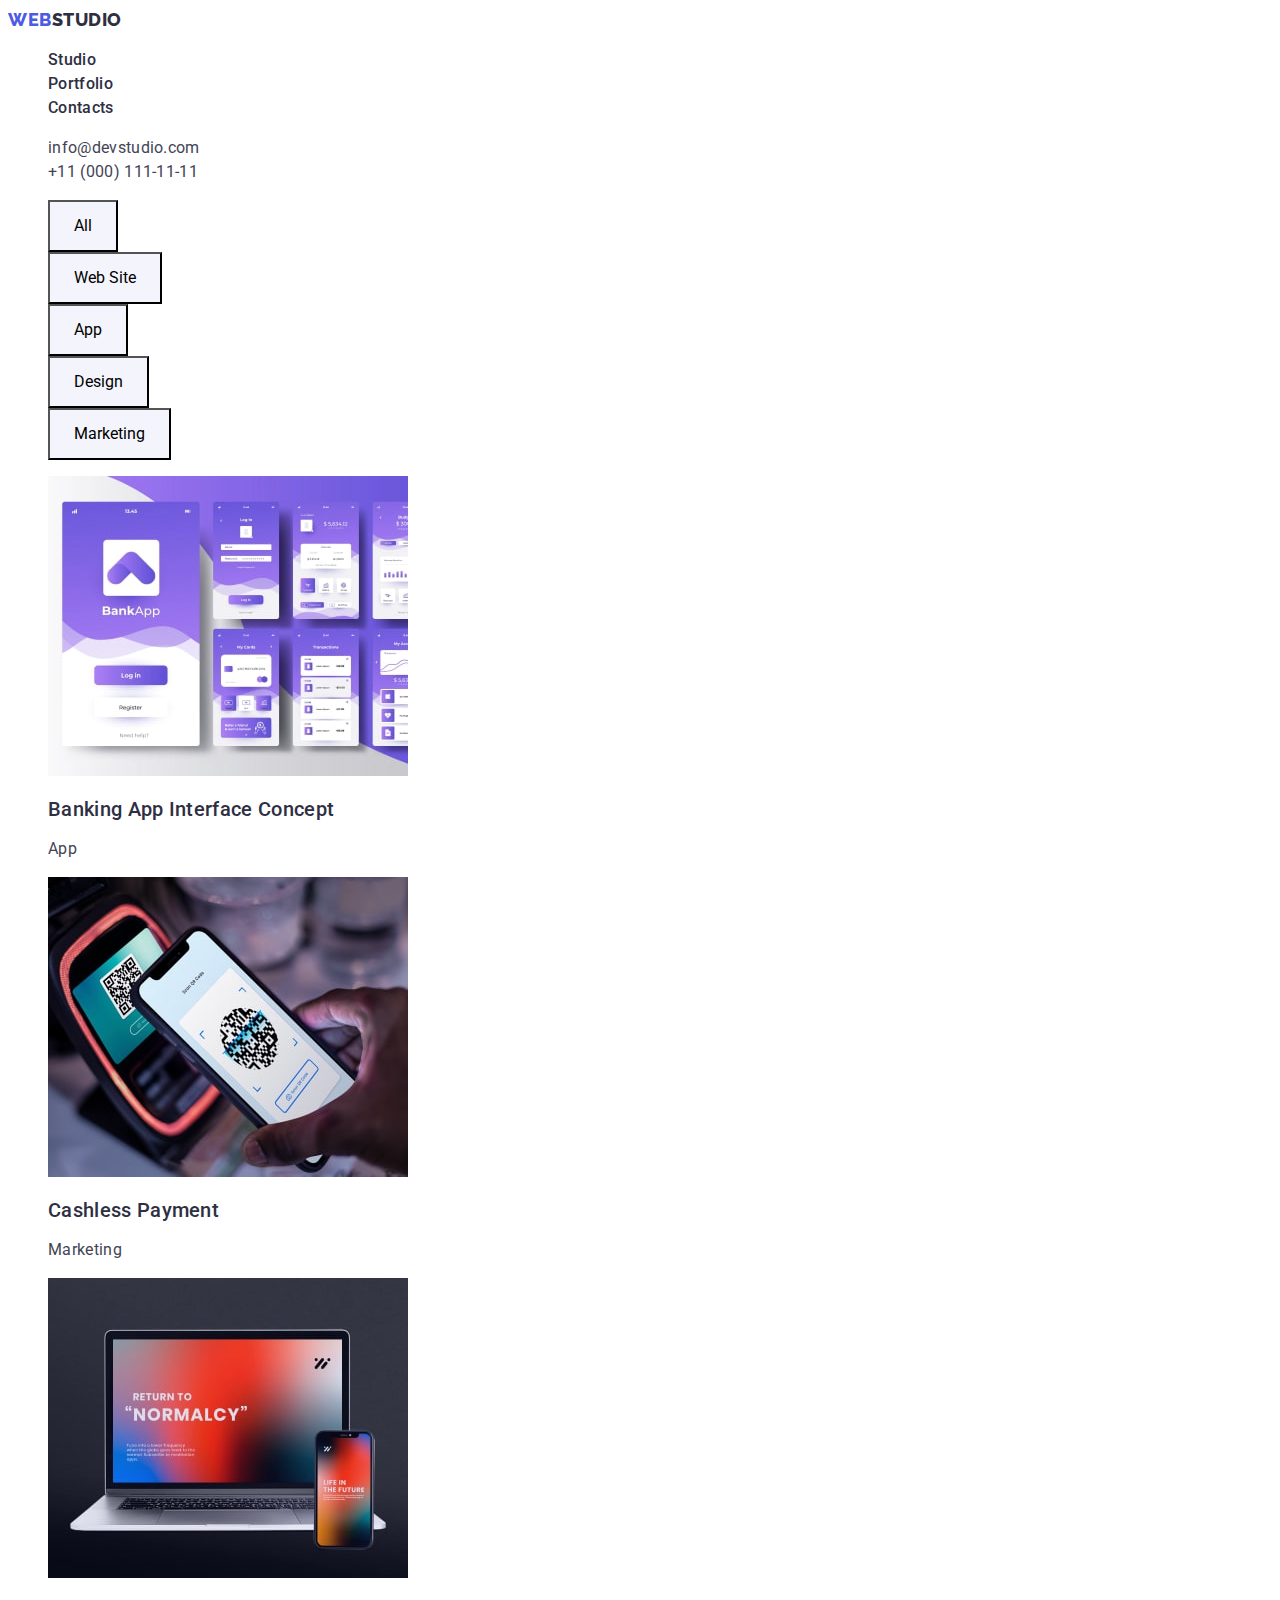
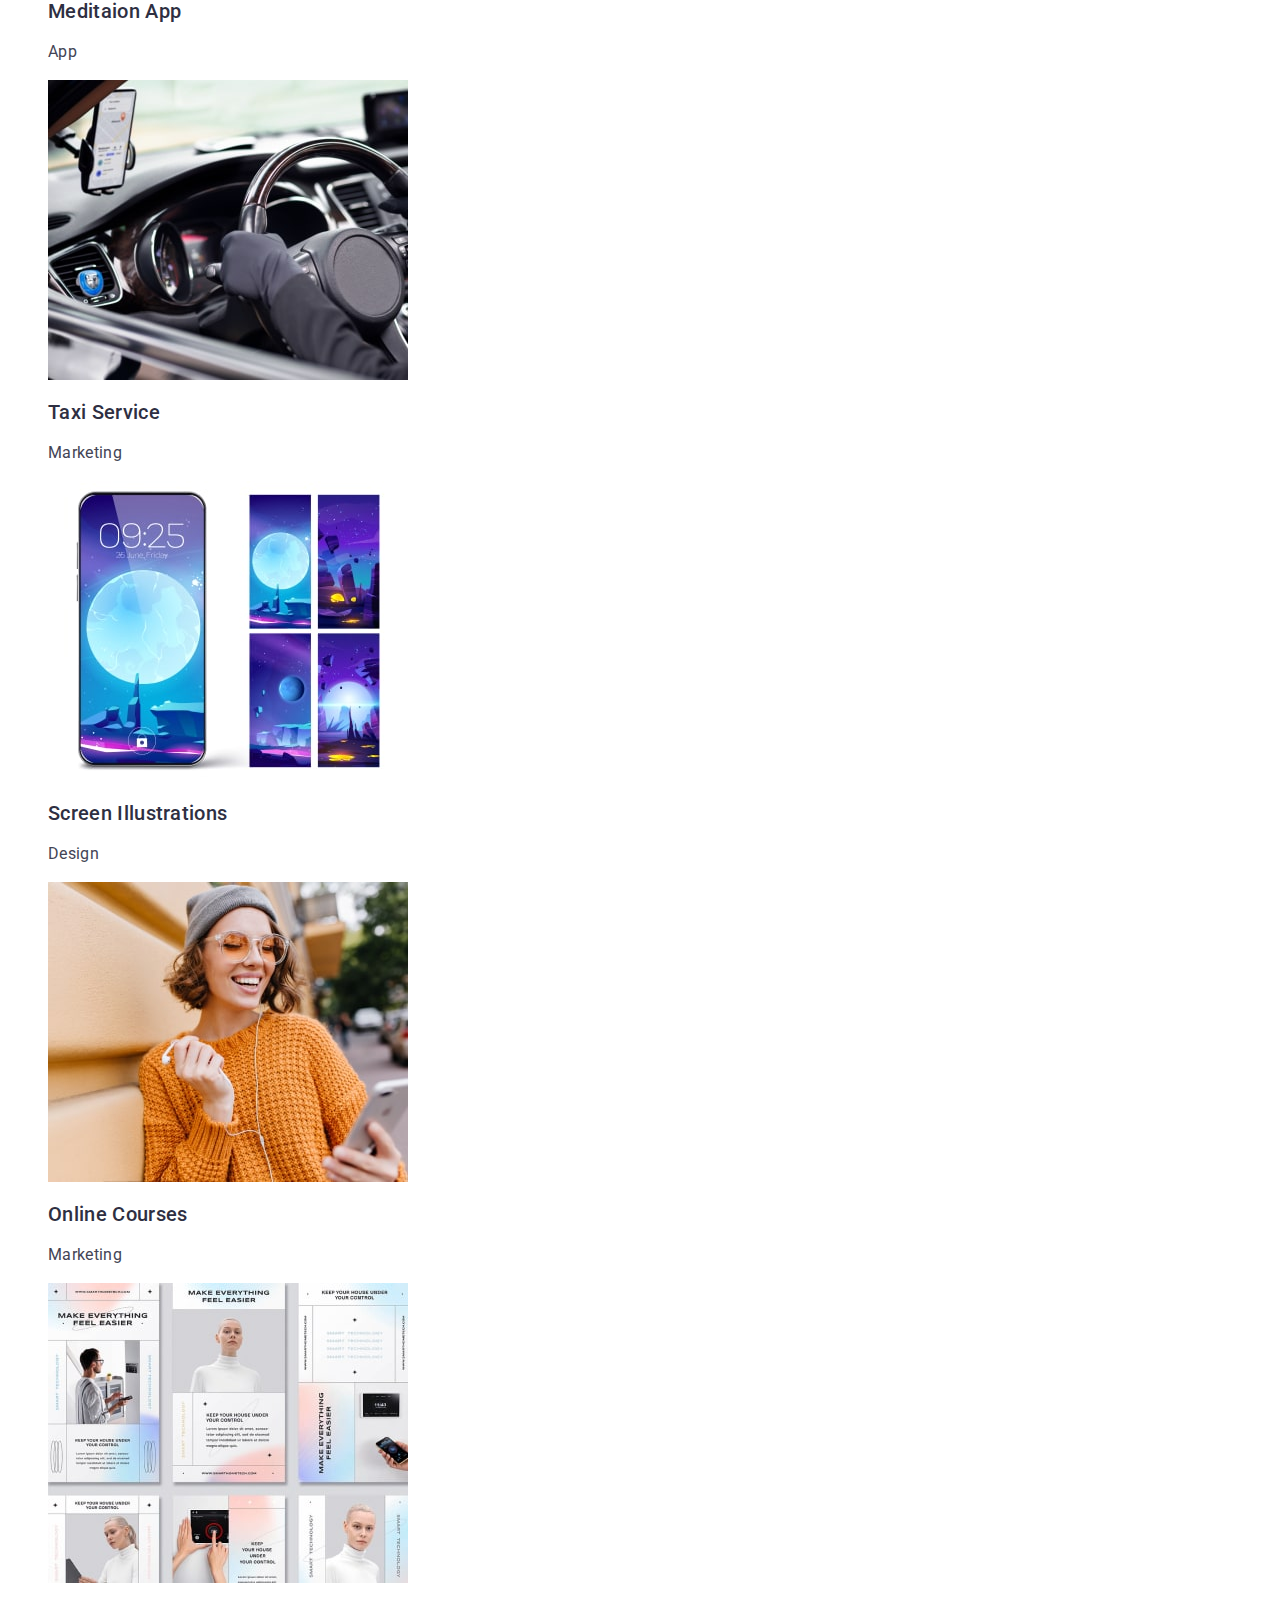
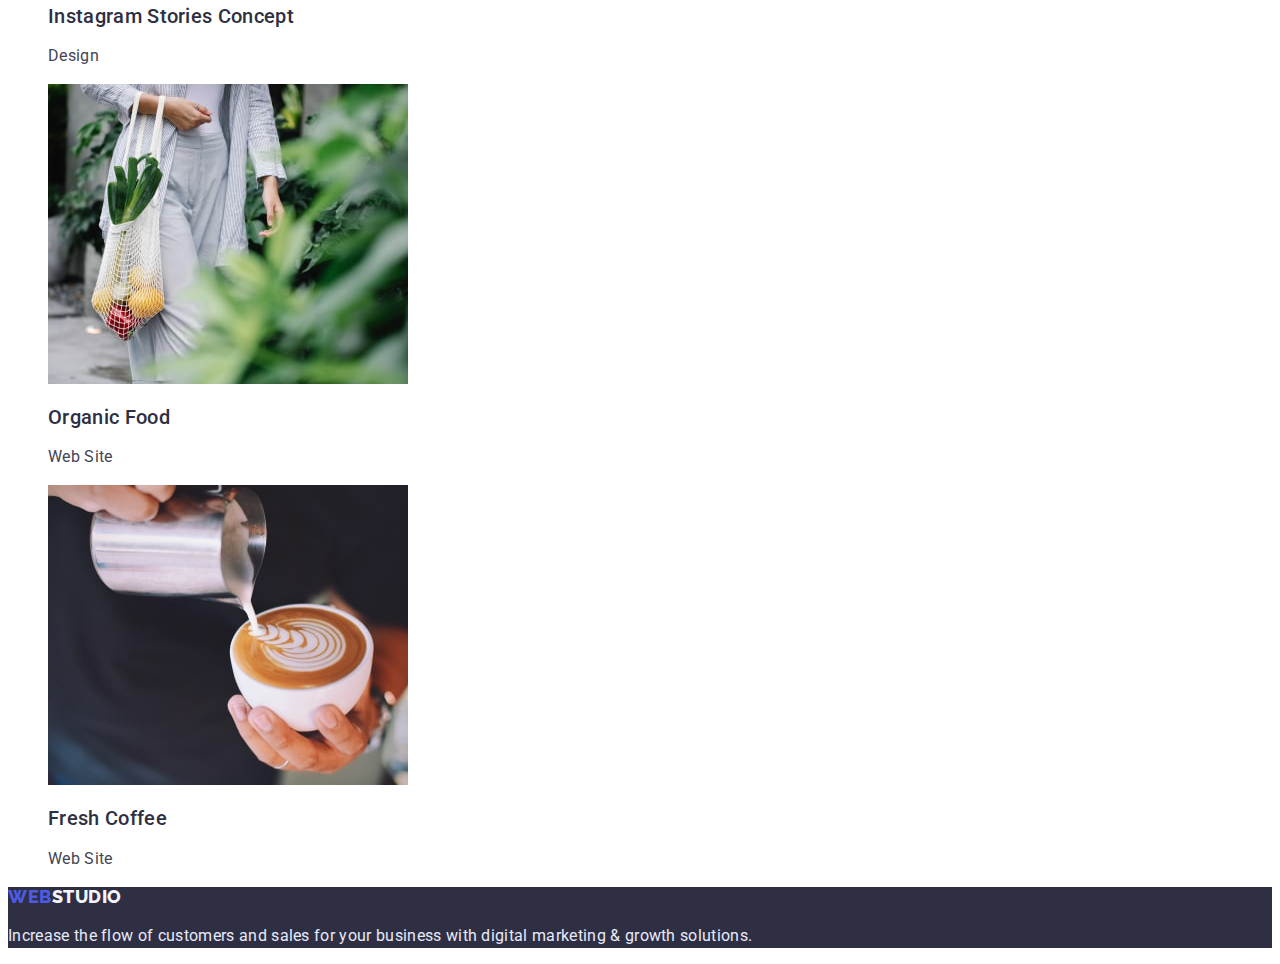
==== portfolio.html @ 582eb550 "Start-HW-3" ====
<!DOCTYPE html>
<html lang="en">

<head>
    <meta charset="UTF-8" />
    <meta http-equiv="X-UA-Compatible" content="IE=edge" />
    <meta name="viewport" content="width=device-width, initial-scale=1.0" />
    <link rel="preconnect" href="https://fonts.googleapis.com" />
    <link rel="preconnect" href="https://fonts.gstatic.com" crossorigin />
    <link href="https://fonts.googleapis.com/css2?family=Montserrat:wght@400;700&display=swap" rel="stylesheet" />
    <title>goit-markup-hw-02</title>
    <link rel="preconnect" href="https://fonts.googleapis.com">
    <link rel="preconnect" href="https://fonts.gstatic.com" crossorigin>
    <link
        href="https://fonts.googleapis.com/css2?family=Raleway:wght@800&family=Roboto:wght@400;500;700;900&display=swap"
        rel="stylesheet">
    <link rel="stylesheet" href="./css/styles.css" />
</head>

<body>
    <header class="header">
        <nav class="header-nav">
            <a class="header-logo link" href="./index.html">
                <span class="accent">Web</span>Studio</a>
            <ul class="header-list list">
                <li class="header-item"><a href="" class="header-link link">Studio</a></li>
                <li class="header-item"><a href="./portfolio.html" class="header-link link">Portfolio</a></li>
                <li class="header-item"><a href="" class="header-link link">Contacts</a></li>
            </ul>
        </nav>

        <address>
            <ul class="list">
                <li><a href="mailto:info@devstudio.com" class="header-tel link">info@devstudio.com</a></li>
                <li><a href="tel:+110001111111" class="header-tel link">+11 (000) 111-11-11</a></li>
            </ul>
        </address>
    </header>

    <main>
        <section>
            <ul class="list">
                <li><button type="button" class="portfolio-btn">All</button></li>
                <li><button type="button" class="portfolio-btn">Web Site</button></li>
                <li><button type="button" class="portfolio-btn">App</button></li>
                <li><button type="button" class="portfolio-btn">Design</button></li>
                <li><button type="button" class="portfolio-btn">Marketing</button></li>
            </ul>
       
            <ul class="list">
                <li class="team-item">
                    <img src="./images/101.jpg" alt="gadgets" width="360" height="300" />
                    <h2 class="portfolio-team-suptext">Banking App Interface Concept</h2>
                    <p class="portfolio-team-text">App</p>
                </li>
                <li class="team-item"><img src="./images/102.jpg" alt="gadgets" width="360" height="300" />
                <h2 class="portfolio-team-suptext">Cashless Payment</h2>
                <p class="portfolio-team-text">Marketing</p>
                </li>
                <li class="team-item"><img src="./images/103.jpg" alt="gadgets" width="360" height="300" />
                <h2 class="portfolio-team-suptext">Meditaion App</h2>
                <p class="portfolio-team-text">App</p>
                </li>
                <li class="team-item"><img src="./images/104.jpg" alt="gadgets" width="360" height="300" />
                <h2 class="portfolio-team-suptext">Taxi Service</h2>
                <p class="portfolio-team-text">Marketing</p>
                </li>
                <li class="team-item"><img src="./images/105.jpg" alt="gadgets" width="360" height="300" />
                <h2 class="portfolio-team-suptext">Screen Illustrations</h2>
                <p class="portfolio-team-text">Design</p>
                </li>
                <li class="team-item"><img src="./images/106.jpg" alt="gadgets" width="360" height="300" />
                <h2 class="portfolio-team-suptext">Online Courses</h2>
                <p class="portfolio-team-text">Marketing</p>
                </li>
                <li class="team-item"><img src="./images/107.jpg" alt="gadgets" width="360" height="300" />
                <h2 class="portfolio-team-suptext">Instagram Stories Concept</h2>
                <p class="portfolio-team-text">Design</p>
                </li>
                <li class="team-item"><img src="./images/108.jpg" alt="gadgets" width="360" height="300" />
                <h2 class="portfolio-team-suptext">Organic Food</h2>
                <p class="portfolio-team-text">Web Site</p>
                </li>
                <li class="team-item"><img src="./images/109.jpg" alt="gadgets" width="360" height="300" />
                <h2 class="portfolio-team-suptext">Fresh Coffee</h2>
                <p class="portfolio-team-text">Web Site</p>
                </li>
            </ul>
        </section>
    </main>

    <footer class="footer">
        <a class="footer-logo link" href="./index.html">
            <span class="footer-accent">Web</span>Studio
        </a>
        <p class="footer-text">
            Increase the flow of customers and sales for your business with digital
            marketing & growth solutions.
        </p>
    </footer>
</body>

</html>
---- css/styles.css ----
body {
    background: #ffffff;
    color: #2E2F42;
    font-family: 'Roboto', sans-serif;
    letter-spacing: 0.02em;
}

/* -------------------header -------------- */
.header {}

.list {
    list-style: none;
}

.link {
    text-decoration: none;

}

.header-list {}

.header-nav {}

.header-logo {
    font-family: 'Raleway';
    font-weight: 800;
    font-size: 18px;
    line-height: 1.33;
    align-items: center;
    letter-spacing: 0.03em;
    text-transform: uppercase;
    color: #2E2F42;
}

.accent {
    color: #4D5AE5;
}

.header-item {}

.header-link {
    font-weight: 500;
    font-size: 16px;
    line-height: 1.5;
    color: #2E2F42;
}

.header-link:hover,
.header-link:focus {
    color: #4D5AE5;
}

.header-tel {
    font-style: normal;
    color: #434455;
    line-height: 1.5;
    font-size: 16px;
    list-style: none;
}

.header-tel:hover,
.header-tel:focus {
    color: #4D5AE5;
}

.hero,
.footer {
    background: #2E2F42;

}

.hero-title {
    font-weight: 700;
    font-size: 56px;
    line-height: 1.07;
    text-align: center;
    color: #FFFFFF;
}

.hero-btn {
    cursor: pointer;
    font-family: 'Roboto', sans-serif;
    line-height: 1.5;
    font-size: 16px;
    padding: 16px 32px;
    background: #4D5AE5;
    color: #FFFFFF;
}

.portfolio-btn {
    cursor: pointer;
    font-family: 'Roboto', sans-serif;
    line-height: 1.5;
    font-size: 16px;
    padding: 12px 24px;
    background: #F4F4FD;
    }

.portfolio-btn:hover,
.portfolio-btn:focus {

    color: #FFFFFF;
    background-color: #404BBF;
} 

.hero-btn:hover,
.hero-btn:focus {
    background-color: #404BBF;
}

.category {}

.category-title {
    font-weight: 700;
    font-size: 36px;
    line-height: 1.11;
    text-align: center;
    text-transform: capitalize;
}

.category-list {}

.category-item {}

.category-suptext {
    font-weight: 500;
    font-size: 20px;
    line-height: 1.2;
}

.category-text {
    color: #434455;
    line-height: 1.5;
    /* font-size: 16px; */

}

.work {}

.work-h {
    font-size: 36px;
    line-height: 1.11;
    text-align: center;
    text-transform: capitalize;
}

.work-list {}

.work-item {}

.team {
    
}

.team-title {
    background: #FFFFFF;
    font-size: 36px;
    line-height: 1.11;
    text-align: center;
    text-transform: capitalize;
}

.team-list {}

.team-item {}

.team-suptext {
    font-weight: 500;
    font-size: 20px;
    line-height: 1.2;
    text-align: center;
}

.team-text {
    text-align: center;
    font-size: 16px;
    line-height: 1.5;
    color: #434455;
}
.portfolio-team-suptext {
    font-weight: 500;
    font-size: 20px;
    line-height: 1.2;
}

.portfolio-team-text {
    font-size: 16px;
    line-height: 1.5;
    color: #434455;
}

.footer-logo {
    font-family: 'Raleway';
    font-weight: 800;
    font-size: 18px;
    line-height: 1.16;
    letter-spacing: 0.03em;
    text-transform: uppercase;
    color: #F4F4FD;
}

.footer-accent {
    color: #4D5AE5;
}

.footer-text {
    color: #E7E9FC;
    line-height: 1.5;
}




/*----------------- PORTFOLIO -------------- */
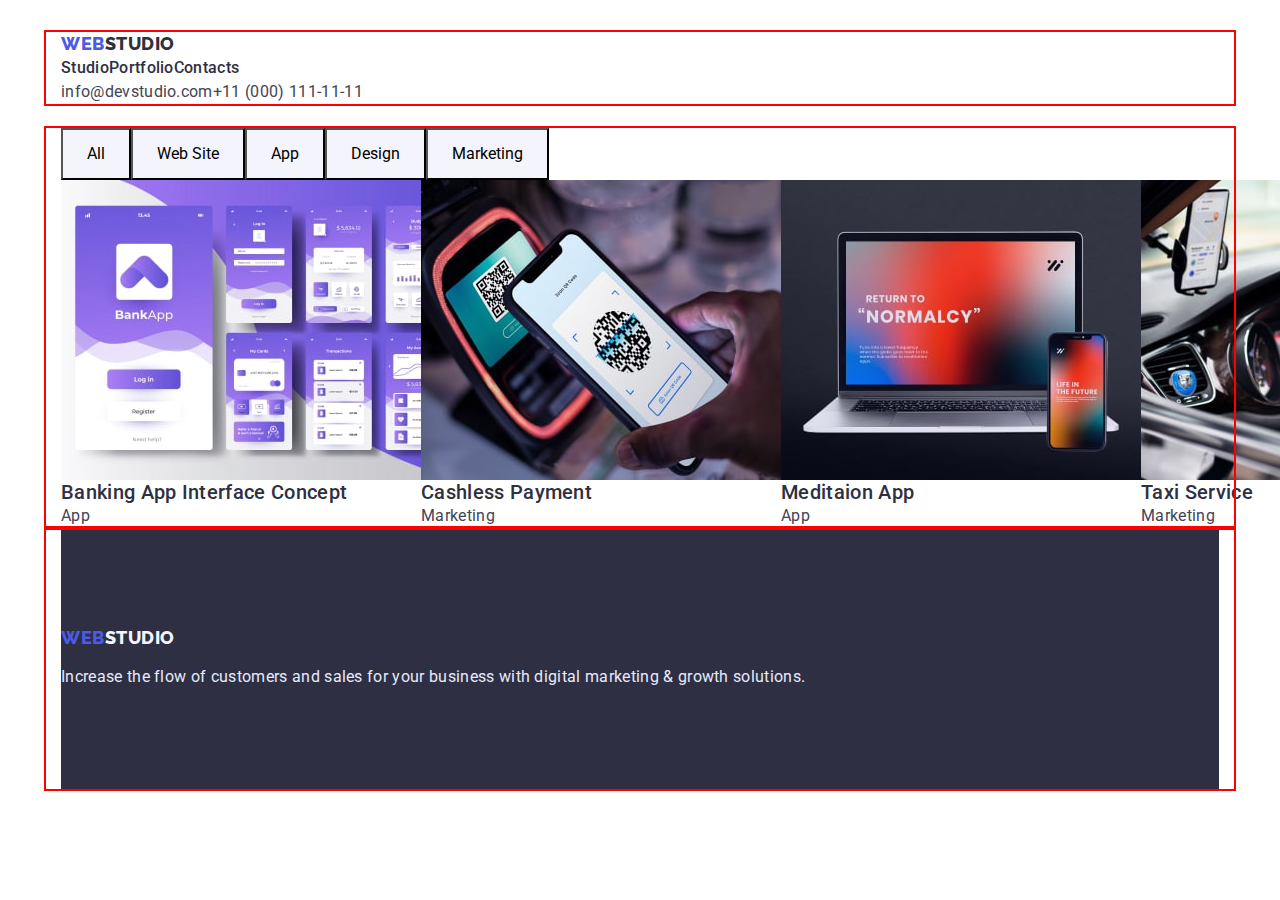
==== commit 0eb6f14c: "add padding and flax" ====
--- a/portfolio.html
+++ b/portfolio.html
@@ -8,7 +8,7 @@
     <link rel="preconnect" href="https://fonts.googleapis.com" />
     <link rel="preconnect" href="https://fonts.gstatic.com" crossorigin />
     <link href="https://fonts.googleapis.com/css2?family=Montserrat:wght@400;700&display=swap" rel="stylesheet" />
-    <title>goit-markup-hw-02</title>
+    <title>goit-markup-hw-03</title>
     <link rel="preconnect" href="https://fonts.googleapis.com">
     <link rel="preconnect" href="https://fonts.gstatic.com" crossorigin>
     <link
@@ -19,85 +19,91 @@
 
 <body>
     <header class="header">
-        <nav class="header-nav">
-            <a class="header-logo link" href="./index.html">
-                <span class="accent">Web</span>Studio</a>
-            <ul class="header-list list">
-                <li class="header-item"><a href="" class="header-link link">Studio</a></li>
-                <li class="header-item"><a href="./portfolio.html" class="header-link link">Portfolio</a></li>
-                <li class="header-item"><a href="" class="header-link link">Contacts</a></li>
-            </ul>
-        </nav>
-
-        <address>
-            <ul class="list">
-                <li><a href="mailto:info@devstudio.com" class="header-tel link">info@devstudio.com</a></li>
-                <li><a href="tel:+110001111111" class="header-tel link">+11 (000) 111-11-11</a></li>
-            </ul>
-        </address>
+        <div class="container">
+            <nav class="header-nav">
+                <a class="header-logo link" href="./index.html">
+                    <span class="accent">Web</span>Studio</a>
+                <ul class="header-list list">
+                    <li class="header-item"><a href="./index.html" class="header-link link">Studio</a></li>
+                    <li class="header-item"><a href="./portfolio.html" class="header-link link">Portfolio</a></li>
+                    <li class="header-item"><a href="" class="header-link link">Contacts</a></li>
+                </ul>
+            </nav>
+    
+            <address>
+                <ul class="list">
+                    <li><a href="mailto:info@devstudio.com" class="header-tel link">info@devstudio.com</a></li>
+                    <li><a href="tel:+110001111111" class="header-tel link">+11 (000) 111-11-11</a></li>
+                </ul>
+            </address>
+        </div>
     </header>
 
     <main>
-        <section>
-            <ul class="list">
-                <li><button type="button" class="portfolio-btn">All</button></li>
-                <li><button type="button" class="portfolio-btn">Web Site</button></li>
-                <li><button type="button" class="portfolio-btn">App</button></li>
-                <li><button type="button" class="portfolio-btn">Design</button></li>
-                <li><button type="button" class="portfolio-btn">Marketing</button></li>
-            </ul>
-       
-            <ul class="list">
-                <li class="team-item">
-                    <img src="./images/101.jpg" alt="gadgets" width="360" height="300" />
-                    <h2 class="portfolio-team-suptext">Banking App Interface Concept</h2>
+        <div class="container">
+            <section class="section">
+                <ul class="list">
+                    <li><button type="button" class="portfolio-btn">All</button></li>
+                    <li><button type="button" class="portfolio-btn">Web Site</button></li>
+                    <li><button type="button" class="portfolio-btn">App</button></li>
+                    <li><button type="button" class="portfolio-btn">Design</button></li>
+                    <li><button type="button" class="portfolio-btn">Marketing</button></li>
+                </ul>
+           
+                <ul class="list">
+                    <li class="team-item">
+                        <img src="./images/101.jpg" alt="gadgets" width="360" height="300" />
+                        <h2 class="portfolio-team-suptext">Banking App Interface Concept</h2>
+                        <p class="portfolio-team-text">App</p>
+                    </li>
+                    <li class="team-item"><img src="./images/102.jpg" alt="gadgets" width="360" height="300" />
+                    <h2 class="portfolio-team-suptext">Cashless Payment</h2>
+                    <p class="portfolio-team-text">Marketing</p>
+                    </li>
+                    <li class="team-item"><img src="./images/103.jpg" alt="gadgets" width="360" height="300" />
+                    <h2 class="portfolio-team-suptext">Meditaion App</h2>
                     <p class="portfolio-team-text">App</p>
-                </li>
-                <li class="team-item"><img src="./images/102.jpg" alt="gadgets" width="360" height="300" />
-                <h2 class="portfolio-team-suptext">Cashless Payment</h2>
-                <p class="portfolio-team-text">Marketing</p>
-                </li>
-                <li class="team-item"><img src="./images/103.jpg" alt="gadgets" width="360" height="300" />
-                <h2 class="portfolio-team-suptext">Meditaion App</h2>
-                <p class="portfolio-team-text">App</p>
-                </li>
-                <li class="team-item"><img src="./images/104.jpg" alt="gadgets" width="360" height="300" />
-                <h2 class="portfolio-team-suptext">Taxi Service</h2>
-                <p class="portfolio-team-text">Marketing</p>
-                </li>
-                <li class="team-item"><img src="./images/105.jpg" alt="gadgets" width="360" height="300" />
-                <h2 class="portfolio-team-suptext">Screen Illustrations</h2>
-                <p class="portfolio-team-text">Design</p>
-                </li>
-                <li class="team-item"><img src="./images/106.jpg" alt="gadgets" width="360" height="300" />
-                <h2 class="portfolio-team-suptext">Online Courses</h2>
-                <p class="portfolio-team-text">Marketing</p>
-                </li>
-                <li class="team-item"><img src="./images/107.jpg" alt="gadgets" width="360" height="300" />
-                <h2 class="portfolio-team-suptext">Instagram Stories Concept</h2>
-                <p class="portfolio-team-text">Design</p>
-                </li>
-                <li class="team-item"><img src="./images/108.jpg" alt="gadgets" width="360" height="300" />
-                <h2 class="portfolio-team-suptext">Organic Food</h2>
-                <p class="portfolio-team-text">Web Site</p>
-                </li>
-                <li class="team-item"><img src="./images/109.jpg" alt="gadgets" width="360" height="300" />
-                <h2 class="portfolio-team-suptext">Fresh Coffee</h2>
-                <p class="portfolio-team-text">Web Site</p>
-                </li>
-            </ul>
-        </section>
+                    </li>
+                    <li class="team-item"><img src="./images/104.jpg" alt="gadgets" width="360" height="300" />
+                    <h2 class="portfolio-team-suptext">Taxi Service</h2>
+                    <p class="portfolio-team-text">Marketing</p>
+                    </li>
+                    <li class="team-item"><img src="./images/105.jpg" alt="gadgets" width="360" height="300" />
+                    <h2 class="portfolio-team-suptext">Screen Illustrations</h2>
+                    <p class="portfolio-team-text">Design</p>
+                    </li>
+                    <li class="team-item"><img src="./images/106.jpg" alt="gadgets" width="360" height="300" />
+                    <h2 class="portfolio-team-suptext">Online Courses</h2>
+                    <p class="portfolio-team-text">Marketing</p>
+                    </li>
+                    <li class="team-item"><img src="./images/107.jpg" alt="gadgets" width="360" height="300" />
+                    <h2 class="portfolio-team-suptext">Instagram Stories Concept</h2>
+                    <p class="portfolio-team-text">Design</p>
+                    </li>
+                    <li class="team-item"><img src="./images/108.jpg" alt="gadgets" width="360" height="300" />
+                    <h2 class="portfolio-team-suptext">Organic Food</h2>
+                    <p class="portfolio-team-text">Web Site</p>
+                    </li>
+                    <li class="team-item"><img src="./images/109.jpg" alt="gadgets" width="360" height="300" />
+                    <h2 class="portfolio-team-suptext">Fresh Coffee</h2>
+                    <p class="portfolio-team-text">Web Site</p>
+                    </li>
+                </ul>
+            </section>
+        </div>
     </main>
 
+    <div class="container">
     <footer class="footer">
-        <a class="footer-logo link" href="./index.html">
-            <span class="footer-accent">Web</span>Studio
-        </a>
-        <p class="footer-text">
-            Increase the flow of customers and sales for your business with digital
-            marketing & growth solutions.
-        </p>
-    </footer>
+            <a class="footer-logo link" href="./index.html">
+                <span class="footer-accent">Web</span>Studio
+            </a>
+            <p class="footer-text">
+                Increase the flow of customers and sales for your business with digital
+                marketing & growth solutions.
+            </p>
+        </footer>
+    </div>
 </body>
 
 </html>--- a/css/styles.css
+++ b/css/styles.css
@@ -1,15 +1,57 @@
+:root {
+    --main-color: #2e2f42;
+    --second-color: #434455;
+    --background-color: #ffffff;
+    --background-btn: #f4f4fd;
+    --hover-btn-color: #404bbf;
+    --hover-color: #4d5ae5;
+    --footer-text: #e7e9fc;
+  }
+
 body {
-    background: #ffffff;
-    color: #2E2F42;
+    background: var(--background-color);
+    color: var(--main-color);
     font-family: 'Roboto', sans-serif;
     letter-spacing: 0.02em;
 }
 
+h1, h2, h3, h4, h5, h6, p {
+    margin: 0;}
+
+ul {
+    margin: 0;
+    padding-left: 0;}
+button {
+    cursor: pointer;
+}
+
+img {
+    display: block;
+}
 /* -------------------header -------------- */
-.header {}
+
+.container {
+    width: 1158px;
+    padding-left: 15px;
+    padding-right: 15px;
+    margin-left: auto;
+    margin-right: auto;
+    outline: 2px solid red;
+}
+/* .container {
+    align-items: center;
+    display: flex;
+} */
+
+.header {
+    padding-top: 24px;
+    padding-bottom: 24px;;
+    display: flex;
+}
 
 .list {
     list-style: none;
+    display: flex;
 }
 
 .link {
@@ -17,9 +59,10 @@
 
 }
 
-.header-list {}
-
-.header-nav {}
+.header-list {
+}
+.header-nav {
+}
 
 .header-logo {
     font-family: 'Raleway';
@@ -29,11 +72,11 @@
     align-items: center;
     letter-spacing: 0.03em;
     text-transform: uppercase;
-    color: #2E2F42;
+    color: var(--main-color);
 }
 
 .accent {
-    color: #4D5AE5;
+    color: var(--hover-color);
 }
 
 .header-item {}
@@ -42,17 +85,17 @@
     font-weight: 500;
     font-size: 16px;
     line-height: 1.5;
-    color: #2E2F42;
+    color: var(--main-color);
 }
 
 .header-link:hover,
 .header-link:focus {
-    color: #4D5AE5;
+color: var(--hover-color);
 }
 
 .header-tel {
     font-style: normal;
-    color: #434455;
+    color: var(--second-color);
     line-height: 1.5;
     font-size: 16px;
     list-style: none;
@@ -60,13 +103,13 @@
 
 .header-tel:hover,
 .header-tel:focus {
-    color: #4D5AE5;
-}
-
-.hero,
-.footer {
-    background: #2E2F42;
-
+    color: var(--hover-color);
+}
+
+.hero {
+    background: var(--main-color);
+padding-top: 188px;
+padding-bottom: 188px;
 }
 
 .hero-title {
@@ -74,7 +117,8 @@
     font-size: 56px;
     line-height: 1.07;
     text-align: center;
-    color: #FFFFFF;
+    color: var(--background-color);
+    /* max-width: 494px; */
 }
 
 .hero-btn {
@@ -83,8 +127,9 @@
     line-height: 1.5;
     font-size: 16px;
     padding: 16px 32px;
-    background: #4D5AE5;
-    color: #FFFFFF;
+    background: var(--hover-color);
+    color: var(--background-color);
+    margin-top: 48px;
 }
 
 .portfolio-btn {
@@ -93,32 +138,37 @@
     line-height: 1.5;
     font-size: 16px;
     padding: 12px 24px;
-    background: #F4F4FD;
+    background: var(--background-btn);
     }
 
 .portfolio-btn:hover,
 .portfolio-btn:focus {
-
-    color: #FFFFFF;
-    background-color: #404BBF;
+    color: var(--background-color);
+    background-color: var(--hover-btn-color);
 } 
 
 .hero-btn:hover,
 .hero-btn:focus {
-    background-color: #404BBF;
-}
-
-.category {}
-
-.category-title {
+    background-color: var(--hover-btn-color);
+}
+
+.category {
+    padding-top: 120px;
+}
+
+/* .category-title {
     font-weight: 700;
     font-size: 36px;
     line-height: 1.11;
     text-align: center;
     text-transform: capitalize;
-}
-
-.category-list {}
+    margin-bottom: 72px;
+} */
+
+.category-list {
+    display: flex;
+    gap: 24px;
+}
 
 .category-item {}
 
@@ -129,40 +179,60 @@
 }
 
 .category-text {
-    color: #434455;
-    line-height: 1.5;
+    color: var(--second-color);
+    line-height: 1.5;
+    margin-top: 8px;
     /* font-size: 16px; */
 
 }
 
-.work {}
+.work {
+    padding-top: 120px;
+    padding-bottom: 120px;
+}
 
 .work-h {
     font-size: 36px;
     line-height: 1.11;
     text-align: center;
     text-transform: capitalize;
-}
-
-.work-list {}
-
-.work-item {}
+    margin-bottom: 72px;
+}
+
+.work-list {
+display: flex;
+gap: 24px;
+}
+.work-item {
+}
 
 .team {
-    
+    background: var(--background-btn);
+    padding-top: 120px;
+    padding-bottom: 120px;
 }
 
 .team-title {
-    background: #FFFFFF;
     font-size: 36px;
     line-height: 1.11;
     text-align: center;
     text-transform: capitalize;
-}
-
-.team-list {}
-
-.team-item {}
+    margin-bottom: 72px;
+}
+
+.team-name {
+    padding-top: 32px;
+    padding-bottom: 32px;
+    background-color: var(--background-color)
+}
+
+.team-list {
+    display: flex;
+    gap: 24px;
+}
+
+.team-item {
+}
 
 .team-suptext {
     font-weight: 500;
@@ -175,7 +245,8 @@
     text-align: center;
     font-size: 16px;
     line-height: 1.5;
-    color: #434455;
+    color: var(--second-color);
+    margin-top: 8px;
 }
 .portfolio-team-suptext {
     font-weight: 500;
@@ -186,7 +257,7 @@
 .portfolio-team-text {
     font-size: 16px;
     line-height: 1.5;
-    color: #434455;
+    color: var(--second-color);
 }
 
 .footer-logo {
@@ -196,16 +267,23 @@
     line-height: 1.16;
     letter-spacing: 0.03em;
     text-transform: uppercase;
-    color: #F4F4FD;
+    color: var(--background-btn);
+}
+
+.footer {
+    background: var(--main-color);
+    padding-top: 100px;
+    padding-bottom: 100px;
 }
 
 .footer-accent {
-    color: #4D5AE5;
+    color: var(--hover-color);
 }
 
 .footer-text {
-    color: #E7E9FC;
-    line-height: 1.5;
+    color: var(--footer-text);
+    line-height: 1.5;
+    margin-top: 16px;
 }
 
 
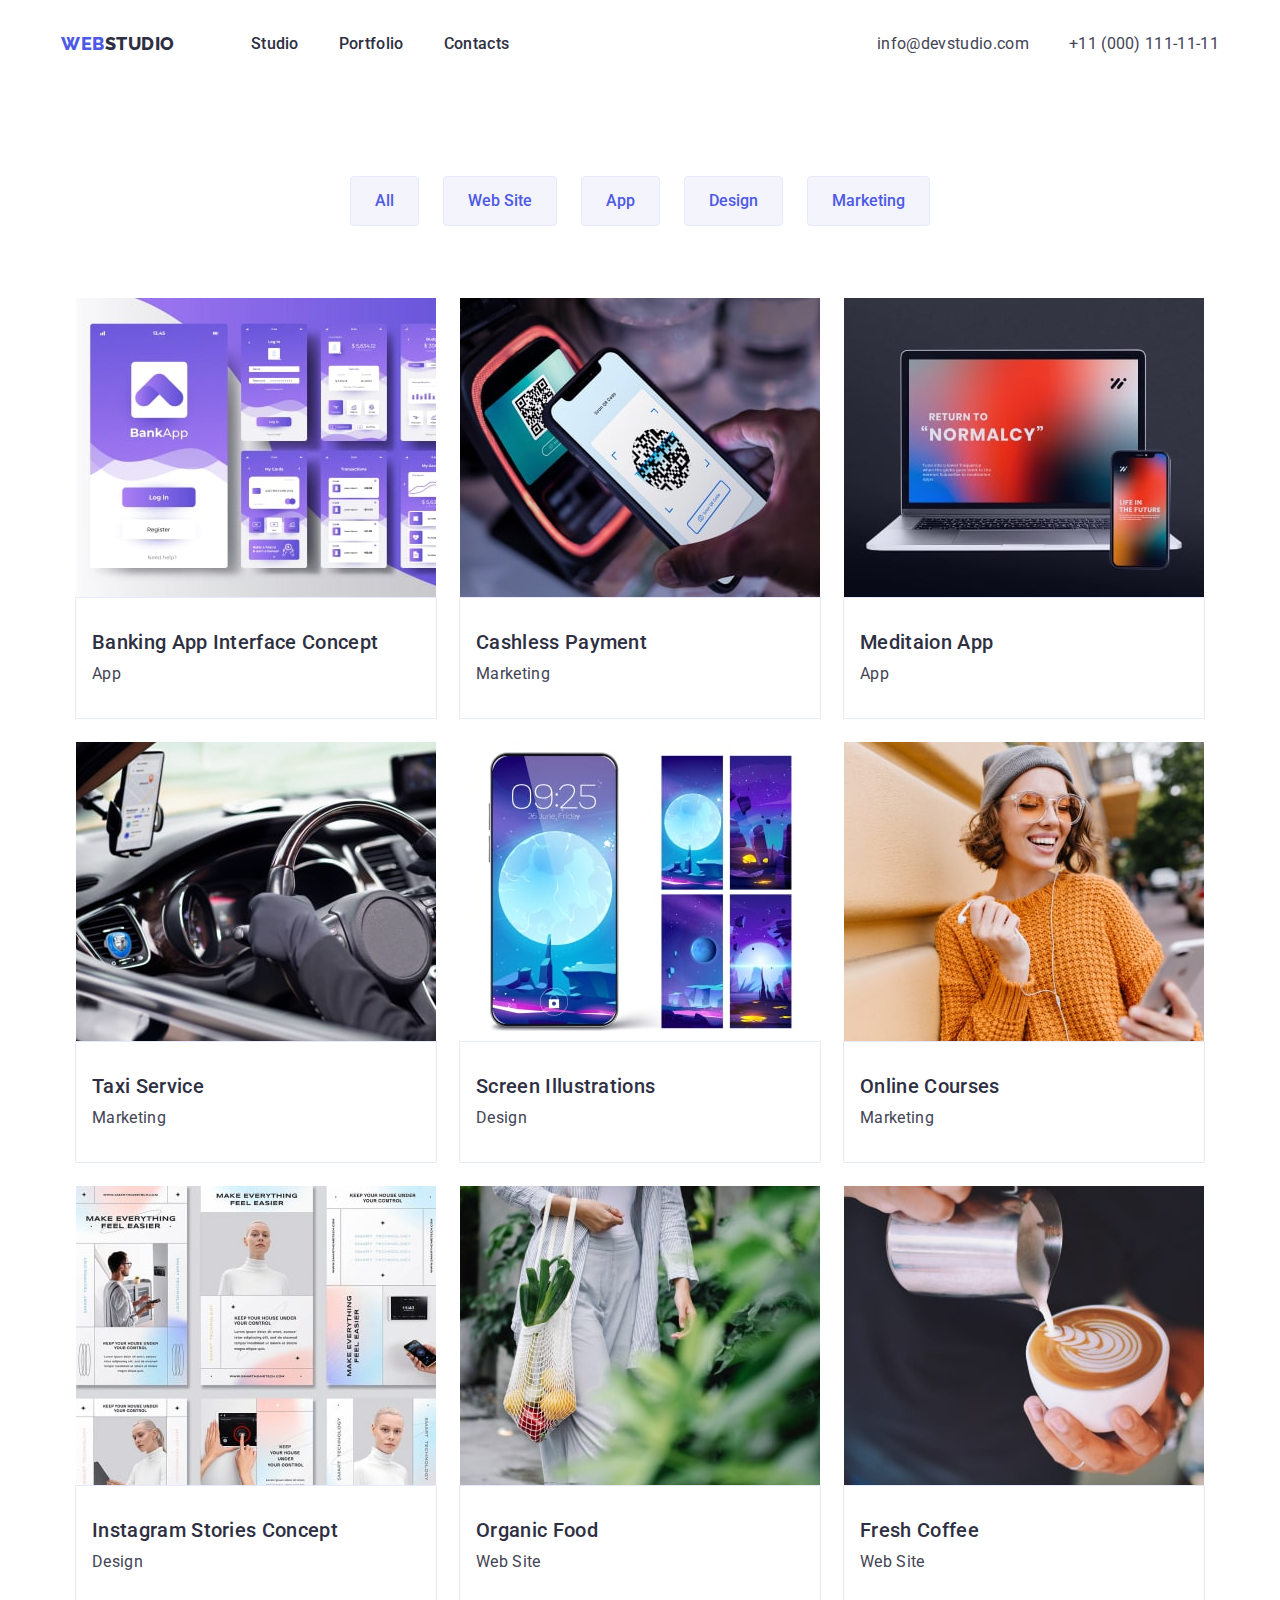
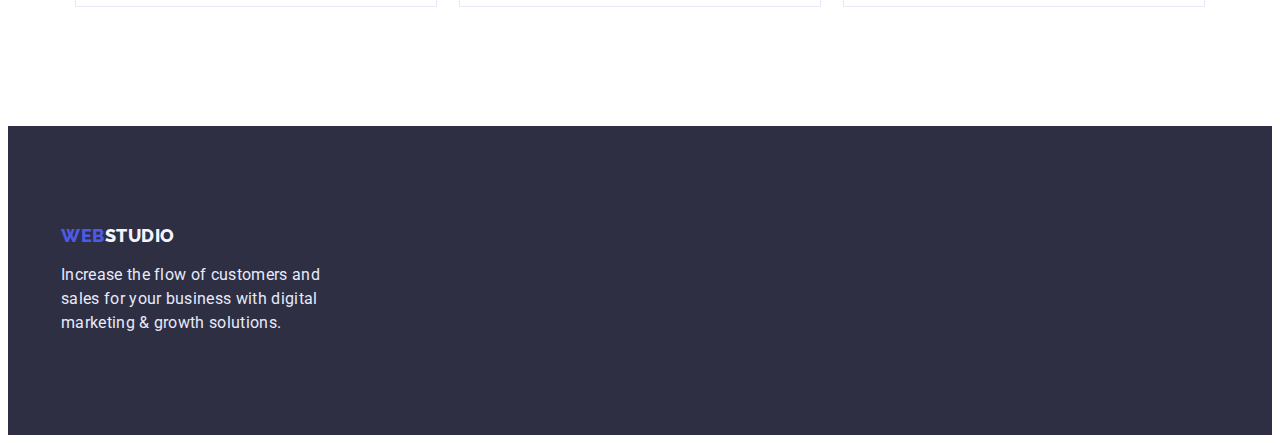
==== commit 177f04fd: "finish task-3" ====
--- a/portfolio.html
+++ b/portfolio.html
@@ -18,20 +18,21 @@
 </head>
 
 <body>
-    <header class="header">
-        <div class="container">
+    <header class="header header-container">
+        <div class="container section">
             <nav class="header-nav">
                 <a class="header-logo link" href="./index.html">
-                    <span class="accent">Web</span>Studio</a>
+                    <span class="accent">Web</span>Studio
+                </a>
                 <ul class="header-list list">
                     <li class="header-item"><a href="./index.html" class="header-link link">Studio</a></li>
                     <li class="header-item"><a href="./portfolio.html" class="header-link link">Portfolio</a></li>
                     <li class="header-item"><a href="" class="header-link link">Contacts</a></li>
                 </ul>
             </nav>
-    
+            
             <address>
-                <ul class="list">
+                <ul class="address list">
                     <li><a href="mailto:info@devstudio.com" class="header-tel link">info@devstudio.com</a></li>
                     <li><a href="tel:+110001111111" class="header-tel link">+11 (000) 111-11-11</a></li>
                 </ul>
@@ -41,8 +42,8 @@
 
     <main>
         <div class="container">
-            <section class="section">
-                <ul class="list">
+            <section class="section section-portfolio">
+                <ul class="second-btn list">
                     <li><button type="button" class="portfolio-btn">All</button></li>
                     <li><button type="button" class="portfolio-btn">Web Site</button></li>
                     <li><button type="button" class="portfolio-btn">App</button></li>
@@ -50,51 +51,69 @@
                     <li><button type="button" class="portfolio-btn">Marketing</button></li>
                 </ul>
            
-                <ul class="list">
+                <ul class="second-content list">
                     <li class="team-item">
                         <img src="./images/101.jpg" alt="gadgets" width="360" height="300" />
-                        <h2 class="portfolio-team-suptext">Banking App Interface Concept</h2>
-                        <p class="portfolio-team-text">App</p>
+                        <div class="portfolio-content-text">
+                            <h2 class="portfolio-team-suptext">Banking App Interface Concept</h2>
+                            <p class="portfolio-team-text">App</p>
+                        </div>
                     </li>
                     <li class="team-item"><img src="./images/102.jpg" alt="gadgets" width="360" height="300" />
-                    <h2 class="portfolio-team-suptext">Cashless Payment</h2>
-                    <p class="portfolio-team-text">Marketing</p>
+                    <div class="portfolio-content-text">
+                        <h2 class="portfolio-team-suptext">Cashless Payment</h2>
+                        <p class="portfolio-team-text">Marketing</p>
+                    </div>
                     </li>
                     <li class="team-item"><img src="./images/103.jpg" alt="gadgets" width="360" height="300" />
-                    <h2 class="portfolio-team-suptext">Meditaion App</h2>
-                    <p class="portfolio-team-text">App</p>
+                    <div class="portfolio-content-text">
+                        <h2 class="portfolio-team-suptext">Meditaion App</h2>
+                        <p class="portfolio-team-text">App</p>
+                    </div>
                     </li>
                     <li class="team-item"><img src="./images/104.jpg" alt="gadgets" width="360" height="300" />
-                    <h2 class="portfolio-team-suptext">Taxi Service</h2>
-                    <p class="portfolio-team-text">Marketing</p>
+                    <div class="portfolio-content-text">
+                        <h2 class="portfolio-team-suptext">Taxi Service</h2>
+                        <p class="portfolio-team-text">Marketing</p>
+                    </div>
                     </li>
                     <li class="team-item"><img src="./images/105.jpg" alt="gadgets" width="360" height="300" />
-                    <h2 class="portfolio-team-suptext">Screen Illustrations</h2>
-                    <p class="portfolio-team-text">Design</p>
+                    <div class="portfolio-content-text">
+                        <h2 class="portfolio-team-suptext">Screen Illustrations</h2>
+                        <p class="portfolio-team-text">Design</p>
+                    </div>
                     </li>
                     <li class="team-item"><img src="./images/106.jpg" alt="gadgets" width="360" height="300" />
-                    <h2 class="portfolio-team-suptext">Online Courses</h2>
-                    <p class="portfolio-team-text">Marketing</p>
+                    <div class="portfolio-content-text">
+                        <h2 class="portfolio-team-suptext">Online Courses</h2>
+                        <p class="portfolio-team-text">Marketing</p>
+                    </div>
                     </li>
                     <li class="team-item"><img src="./images/107.jpg" alt="gadgets" width="360" height="300" />
-                    <h2 class="portfolio-team-suptext">Instagram Stories Concept</h2>
-                    <p class="portfolio-team-text">Design</p>
+                    <div class="portfolio-content-text">
+                        <h2 class="portfolio-team-suptext">Instagram Stories Concept</h2>
+                        <p class="portfolio-team-text">Design</p>
+                    </div>
                     </li>
                     <li class="team-item"><img src="./images/108.jpg" alt="gadgets" width="360" height="300" />
-                    <h2 class="portfolio-team-suptext">Organic Food</h2>
-                    <p class="portfolio-team-text">Web Site</p>
+                    <div class="portfolio-content-text">
+                        <h2 class="portfolio-team-suptext">Organic Food</h2>
+                        <p class="portfolio-team-text">Web Site</p>
+                    </div>
                     </li>
                     <li class="team-item"><img src="./images/109.jpg" alt="gadgets" width="360" height="300" />
-                    <h2 class="portfolio-team-suptext">Fresh Coffee</h2>
-                    <p class="portfolio-team-text">Web Site</p>
+                    <div class="portfolio-content-text">
+                        <h2 class="portfolio-team-suptext">Fresh Coffee</h2>
+                        <p class="portfolio-team-text">Web Site</p>
+                    </div>
                     </li>
                 </ul>
             </section>
         </div>
     </main>
 
-    <div class="container">
-    <footer class="footer">
+    <div class="container footer">
+    <footer class="section">
             <a class="footer-logo link" href="./index.html">
                 <span class="footer-accent">Web</span>Studio
             </a>
--- a/css/styles.css
+++ b/css/styles.css
@@ -6,21 +6,32 @@
     --hover-btn-color: #404bbf;
     --hover-color: #4d5ae5;
     --footer-text: #e7e9fc;
-  }
+    --border-portfolio-btn: #E7E9FC;
+}
 
 body {
     background: var(--background-color);
     color: var(--main-color);
     font-family: 'Roboto', sans-serif;
     letter-spacing: 0.02em;
-}
-
-h1, h2, h3, h4, h5, h6, p {
-    margin: 0;}
+    /* width: 1440px; */
+}
+
+h1,
+h2,
+h3,
+h4,
+h5,
+h6,
+p {
+    margin: 0;
+}
 
 ul {
     margin: 0;
-    padding-left: 0;}
+    padding-left: 0;
+}
+
 button {
     cursor: pointer;
 }
@@ -28,30 +39,35 @@
 img {
     display: block;
 }
+
 /* -------------------header -------------- */
 
 .container {
-    width: 1158px;
+    /* width: 1158px; */
+    /* width: 1440px; */
+    display: flex;
+    justify-content: center;
     padding-left: 15px;
     padding-right: 15px;
     margin-left: auto;
     margin-right: auto;
-    outline: 2px solid red;
-}
-/* .container {
+    /* outline: 2px solid red; */
+}
+
+.header-container {
+    display: flex;
     align-items: center;
-    display: flex;
-} */
+    justify-content: center;
+}
 
 .header {
     padding-top: 24px;
-    padding-bottom: 24px;;
-    display: flex;
+    padding-bottom: 24px;
+    ;
 }
 
 .list {
     list-style: none;
-    display: flex;
 }
 
 .link {
@@ -60,8 +76,14 @@
 }
 
 .header-list {
-}
+    display: flex;
+    gap: 40px
+}
+
 .header-nav {
+    display: flex;
+    align-items: center;
+    margin-right: auto;
 }
 
 .header-logo {
@@ -73,6 +95,7 @@
     letter-spacing: 0.03em;
     text-transform: uppercase;
     color: var(--main-color);
+    margin-right: 76px;
 }
 
 .accent {
@@ -90,7 +113,12 @@
 
 .header-link:hover,
 .header-link:focus {
-color: var(--hover-color);
+    color: var(--hover-color);
+}
+
+.address {
+    display: flex;
+    gap: 40px;
 }
 
 .header-tel {
@@ -108,8 +136,9 @@
 
 .hero {
     background: var(--main-color);
-padding-top: 188px;
-padding-bottom: 188px;
+    padding-top: 188px;
+    padding-bottom: 188px;
+    /* align-items: center; */
 }
 
 .hero-title {
@@ -118,7 +147,7 @@
     line-height: 1.07;
     text-align: center;
     color: var(--background-color);
-    /* max-width: 494px; */
+    /* max-width: 550px; */
 }
 
 .hero-btn {
@@ -130,6 +159,7 @@
     background: var(--hover-color);
     color: var(--background-color);
     margin-top: 48px;
+    margin-left: 480px;
 }
 
 .portfolio-btn {
@@ -138,14 +168,18 @@
     line-height: 1.5;
     font-size: 16px;
     padding: 12px 24px;
+    font-weight: 500;
+    color: var(--hover-color);
     background: var(--background-btn);
-    }
+    border-radius: 4px;
+    border: 1px solid var(--border-portfolio-btn)
+}
 
 .portfolio-btn:hover,
 .portfolio-btn:focus {
     color: var(--background-color);
     background-color: var(--hover-btn-color);
-} 
+}
 
 .hero-btn:hover,
 .hero-btn:focus {
@@ -200,11 +234,12 @@
 }
 
 .work-list {
-display: flex;
-gap: 24px;
-}
-.work-item {
-}
+    display: flex;
+    gap: 24px;
+    justify-content: center;
+}
+
+.work-item {}
 
 .team {
     background: var(--background-btn);
@@ -229,10 +264,10 @@
 .team-list {
     display: flex;
     gap: 24px;
-}
-
-.team-item {
-}
+    justify-content: center;
+}
+
+.team-item {}
 
 .team-suptext {
     font-weight: 500;
@@ -248,16 +283,20 @@
     color: var(--second-color);
     margin-top: 8px;
 }
+
 .portfolio-team-suptext {
     font-weight: 500;
     font-size: 20px;
     line-height: 1.2;
+    margin-left: 16px;
 }
 
 .portfolio-team-text {
     font-size: 16px;
     line-height: 1.5;
     color: var(--second-color);
+    margin-top: 8px;
+    margin-left: 16px;
 }
 
 .footer-logo {
@@ -284,9 +323,37 @@
     color: var(--footer-text);
     line-height: 1.5;
     margin-top: 16px;
-}
-
-
-
-
-/*----------------- PORTFOLIO -------------- */+    max-width: 264px;
+}
+
+.section {
+    width: 1158px;
+}
+
+
+/*----------------- PORTFOLIO -------------- */
+
+.section-portfolio {
+    padding-bottom: 120px;
+    padding-top: 96px;
+}
+
+.second-btn {
+    margin-bottom: 72px;
+    justify-content: center;
+    display: flex;
+    gap: 24px;
+}
+
+.second-content {
+    display: flex;
+    flex-wrap: wrap;
+    gap: 24px;
+    justify-content: center;
+}
+
+.portfolio-content-text {
+    padding-top: 32px;
+    padding-bottom: 32px;
+    outline: 1px solid var(--border-portfolio-btn);
+}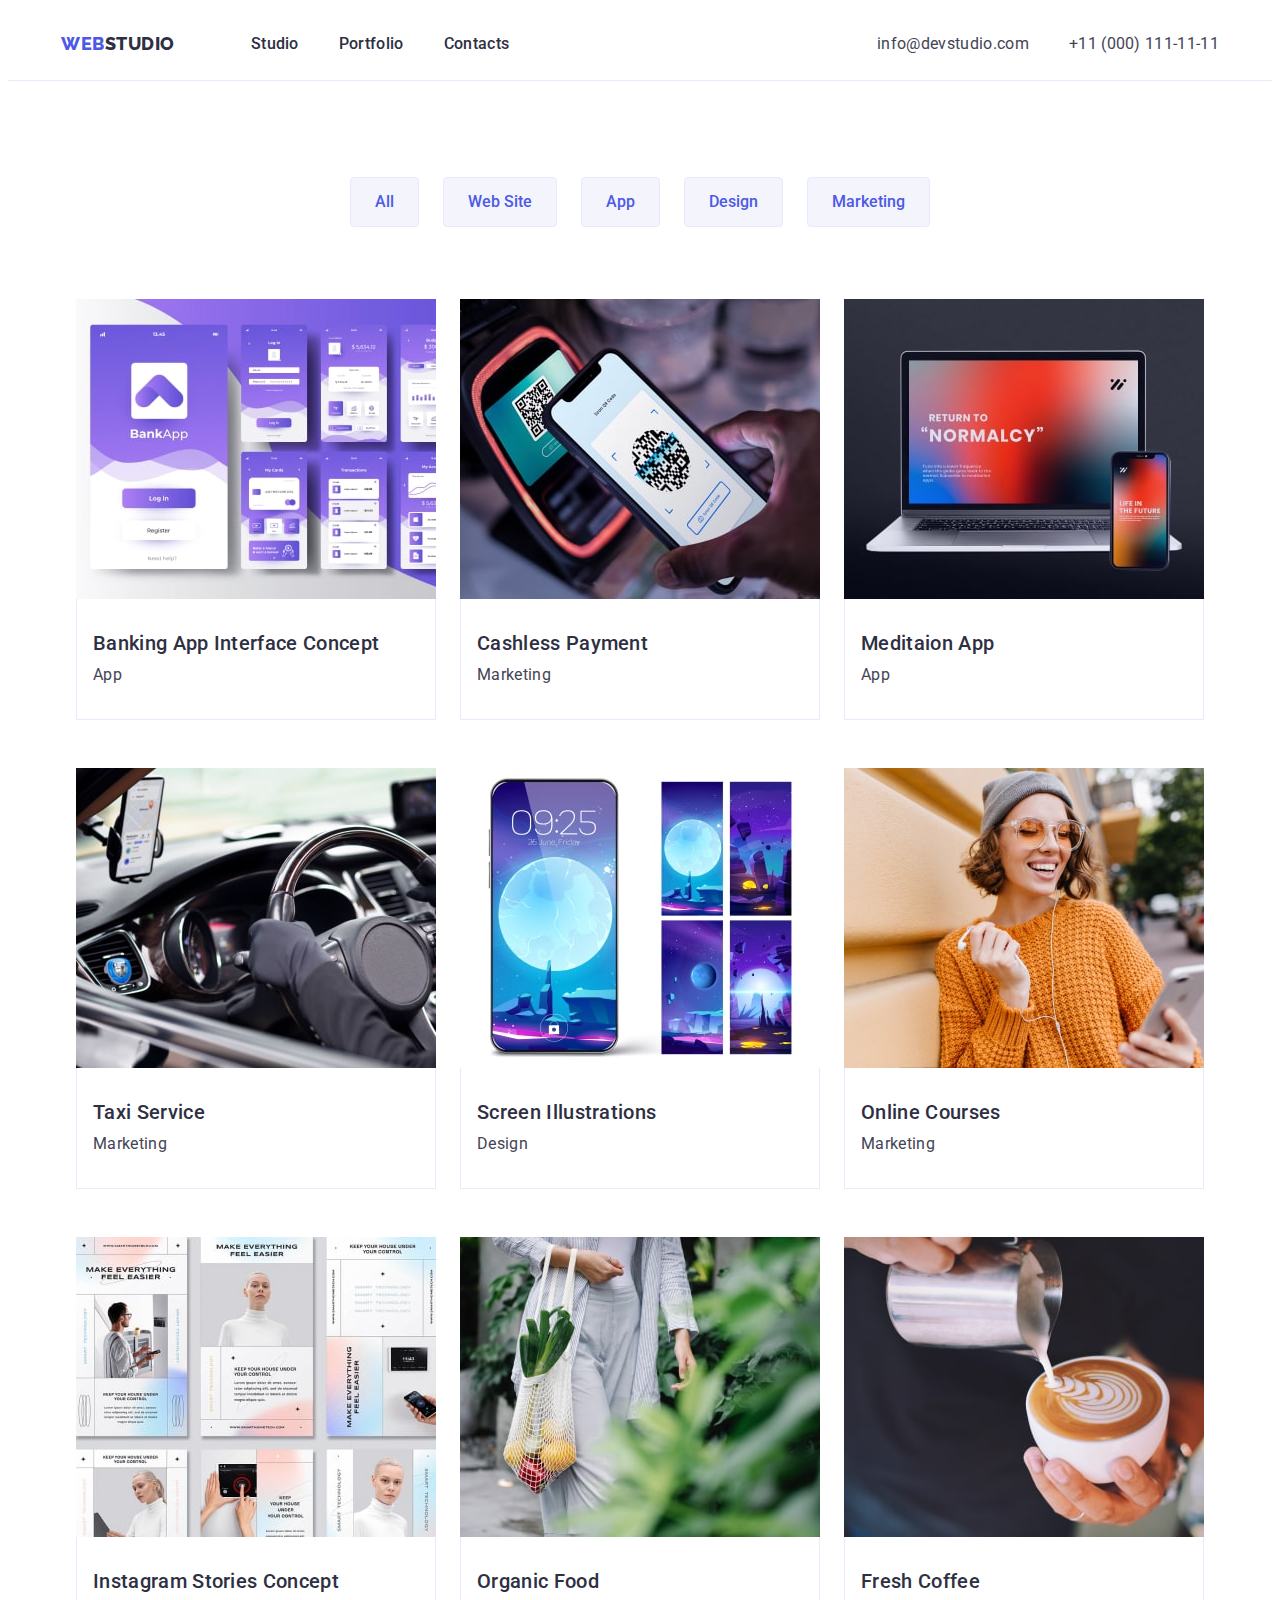
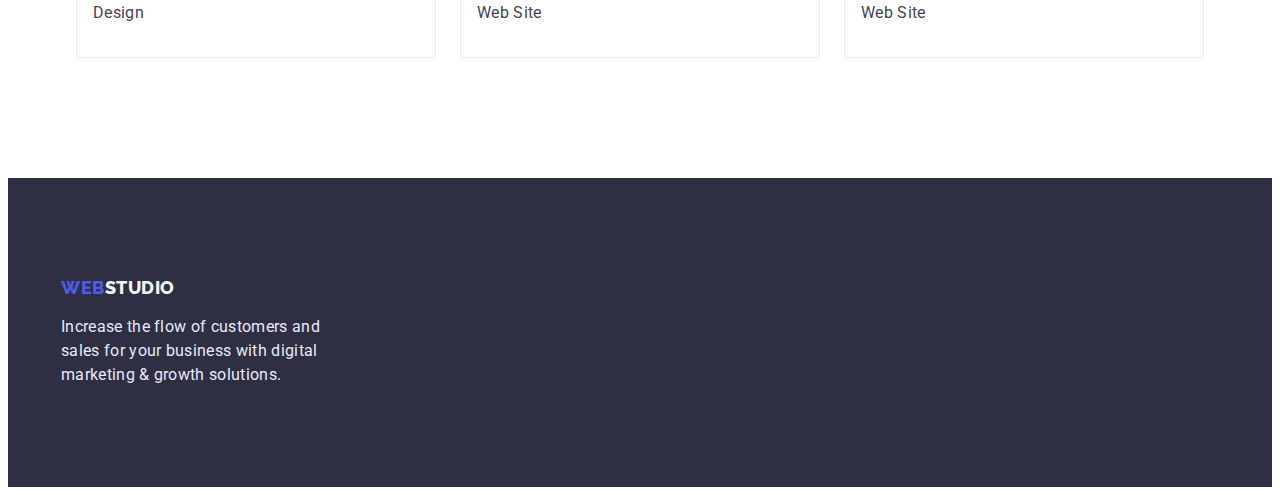
==== commit d68702ef: "followed the mentor's instructions" ====
--- a/portfolio.html
+++ b/portfolio.html
@@ -18,27 +18,29 @@
 </head>
 
 <body>
-    <header class="header header-container">
-        <div class="container section">
-            <nav class="header-nav">
-                <a class="header-logo link" href="./index.html">
-                    <span class="accent">Web</span>Studio
-                </a>
-                <ul class="header-list list">
-                    <li class="header-item"><a href="./index.html" class="header-link link">Studio</a></li>
-                    <li class="header-item"><a href="./portfolio.html" class="header-link link">Portfolio</a></li>
-                    <li class="header-item"><a href="" class="header-link link">Contacts</a></li>
-                </ul>
-            </nav>
-            
-            <address>
-                <ul class="address list">
-                    <li><a href="mailto:info@devstudio.com" class="header-tel link">info@devstudio.com</a></li>
-                    <li><a href="tel:+110001111111" class="header-tel link">+11 (000) 111-11-11</a></li>
-                </ul>
-            </address>
-        </div>
-    </header>
+    <div class="portfolio-heder">
+        <header class="header">
+            <div class="container header-container">
+                <nav class="header-nav">
+                    <a class="header-logo link" href="./index.html">
+                        <span class="accent">Web</span>Studio
+                    </a>
+                    <ul class="header-list list">
+                        <li class="header-item"><a href="./index.html" class="header-link link">Studio</a></li>
+                        <li class="header-item"><a href="./portfolio.html" class="header-link link">Portfolio</a></li>
+                        <li class="header-item"><a href="" class="header-link link">Contacts</a></li>
+                    </ul>
+                </nav>
+
+                <address>
+                    <ul class="address list">
+                        <li><a href="mailto:info@devstudio.com" class="header-tel link">info@devstudio.com</a></li>
+                        <li><a href="tel:+110001111111" class="header-tel link">+11 (000) 111-11-11</a></li>
+                    </ul>
+                </address>
+            </div>
+        </header>
+    </div>
 
     <main>
         <div class="container">
@@ -50,7 +52,7 @@
                     <li><button type="button" class="portfolio-btn">Design</button></li>
                     <li><button type="button" class="portfolio-btn">Marketing</button></li>
                 </ul>
-           
+
                 <ul class="second-content list">
                     <li class="team-item">
                         <img src="./images/101.jpg" alt="gadgets" width="360" height="300" />
@@ -60,60 +62,60 @@
                         </div>
                     </li>
                     <li class="team-item"><img src="./images/102.jpg" alt="gadgets" width="360" height="300" />
-                    <div class="portfolio-content-text">
-                        <h2 class="portfolio-team-suptext">Cashless Payment</h2>
-                        <p class="portfolio-team-text">Marketing</p>
-                    </div>
+                        <div class="portfolio-content-text">
+                            <h2 class="portfolio-team-suptext">Cashless Payment</h2>
+                            <p class="portfolio-team-text">Marketing</p>
+                        </div>
                     </li>
                     <li class="team-item"><img src="./images/103.jpg" alt="gadgets" width="360" height="300" />
-                    <div class="portfolio-content-text">
-                        <h2 class="portfolio-team-suptext">Meditaion App</h2>
-                        <p class="portfolio-team-text">App</p>
-                    </div>
+                        <div class="portfolio-content-text">
+                            <h2 class="portfolio-team-suptext">Meditaion App</h2>
+                            <p class="portfolio-team-text">App</p>
+                        </div>
                     </li>
                     <li class="team-item"><img src="./images/104.jpg" alt="gadgets" width="360" height="300" />
-                    <div class="portfolio-content-text">
-                        <h2 class="portfolio-team-suptext">Taxi Service</h2>
-                        <p class="portfolio-team-text">Marketing</p>
-                    </div>
+                        <div class="portfolio-content-text">
+                            <h2 class="portfolio-team-suptext">Taxi Service</h2>
+                            <p class="portfolio-team-text">Marketing</p>
+                        </div>
                     </li>
                     <li class="team-item"><img src="./images/105.jpg" alt="gadgets" width="360" height="300" />
-                    <div class="portfolio-content-text">
-                        <h2 class="portfolio-team-suptext">Screen Illustrations</h2>
-                        <p class="portfolio-team-text">Design</p>
-                    </div>
+                        <div class="portfolio-content-text">
+                            <h2 class="portfolio-team-suptext">Screen Illustrations</h2>
+                            <p class="portfolio-team-text">Design</p>
+                        </div>
                     </li>
                     <li class="team-item"><img src="./images/106.jpg" alt="gadgets" width="360" height="300" />
-                    <div class="portfolio-content-text">
-                        <h2 class="portfolio-team-suptext">Online Courses</h2>
-                        <p class="portfolio-team-text">Marketing</p>
-                    </div>
+                        <div class="portfolio-content-text">
+                            <h2 class="portfolio-team-suptext">Online Courses</h2>
+                            <p class="portfolio-team-text">Marketing</p>
+                        </div>
                     </li>
                     <li class="team-item"><img src="./images/107.jpg" alt="gadgets" width="360" height="300" />
-                    <div class="portfolio-content-text">
-                        <h2 class="portfolio-team-suptext">Instagram Stories Concept</h2>
-                        <p class="portfolio-team-text">Design</p>
-                    </div>
+                        <div class="portfolio-content-text">
+                            <h2 class="portfolio-team-suptext">Instagram Stories Concept</h2>
+                            <p class="portfolio-team-text">Design</p>
+                        </div>
                     </li>
                     <li class="team-item"><img src="./images/108.jpg" alt="gadgets" width="360" height="300" />
-                    <div class="portfolio-content-text">
-                        <h2 class="portfolio-team-suptext">Organic Food</h2>
-                        <p class="portfolio-team-text">Web Site</p>
-                    </div>
+                        <div class="portfolio-content-text">
+                            <h2 class="portfolio-team-suptext">Organic Food</h2>
+                            <p class="portfolio-team-text">Web Site</p>
+                        </div>
                     </li>
                     <li class="team-item"><img src="./images/109.jpg" alt="gadgets" width="360" height="300" />
-                    <div class="portfolio-content-text">
-                        <h2 class="portfolio-team-suptext">Fresh Coffee</h2>
-                        <p class="portfolio-team-text">Web Site</p>
-                    </div>
+                        <div class="portfolio-content-text">
+                            <h2 class="portfolio-team-suptext">Fresh Coffee</h2>
+                            <p class="portfolio-team-text">Web Site</p>
+                        </div>
                     </li>
                 </ul>
             </section>
         </div>
     </main>
 
-    <div class="container footer">
-    <footer class="section">
+    <footer class="footer">
+        <div class="container">
             <a class="footer-logo link" href="./index.html">
                 <span class="footer-accent">Web</span>Studio
             </a>
@@ -121,8 +123,8 @@
                 Increase the flow of customers and sales for your business with digital
                 marketing & growth solutions.
             </p>
-        </footer>
-    </div>
+        </div>
+    </footer>
 </body>
 
 </html>--- a/css/styles.css
+++ b/css/styles.css
@@ -40,40 +40,39 @@
     display: block;
 }
 
+.list {
+    list-style: none;
+}
+
+.link {
+    text-decoration: none;
+
+}
+
+.container {
+    width: 1158px;
+    /* justify-content: center; */
+    padding: 0 15px;
+    margin: 0 auto;
+    /* outline: 2px solid red; */
+}
+
 /* -------------------header -------------- */
 
-.container {
-    /* width: 1158px; */
-    /* width: 1440px; */
-    display: flex;
-    justify-content: center;
-    padding-left: 15px;
-    padding-right: 15px;
-    margin-left: auto;
-    margin-right: auto;
-    /* outline: 2px solid red; */
-}
-
 .header-container {
     display: flex;
     align-items: center;
-    justify-content: center;
+}
+
+.portfolio-heder {
+    border-bottom: 1px solid var(--border-portfolio-btn);
 }
 
 .header {
     padding-top: 24px;
     padding-bottom: 24px;
-    ;
-}
-
-.list {
-    list-style: none;
-}
-
-.link {
-    text-decoration: none;
-
-}
+}
+
 
 .header-list {
     display: flex;
@@ -87,7 +86,7 @@
 }
 
 .header-logo {
-    font-family: 'Raleway';
+    font-family: 'Raleway', sans-serif;
     font-weight: 800;
     font-size: 18px;
     line-height: 1.33;
@@ -119,6 +118,7 @@
 .address {
     display: flex;
     gap: 40px;
+    align-items: center;
 }
 
 .header-tel {
@@ -133,6 +133,8 @@
 .header-tel:focus {
     color: var(--hover-color);
 }
+
+/*----------------------- hero ------------------------*/
 
 .hero {
     background: var(--main-color);
@@ -141,13 +143,18 @@
     /* align-items: center; */
 }
 
+.hero-content {
+    justify-items: center;
+}
+
 .hero-title {
     font-weight: 700;
     font-size: 56px;
     line-height: 1.07;
     text-align: center;
     color: var(--background-color);
-    /* max-width: 550px; */
+    margin: 0 auto;
+    max-width: 511px;
 }
 
 .hero-btn {
@@ -159,7 +166,12 @@
     background: var(--hover-color);
     color: var(--background-color);
     margin-top: 48px;
-    margin-left: 480px;
+    margin-left: auto;
+    margin-right: auto;
+    border-radius: 4px;
+    display: flex;
+    border-color: var(--hover-color);
+    /* box-shadow: 0px 4px 4px rgba(0, 0, 0, 0.15); */
 }
 
 .portfolio-btn {
@@ -179,6 +191,9 @@
 .portfolio-btn:focus {
     color: var(--background-color);
     background-color: var(--hover-btn-color);
+    box-shadow: 0px 3px 1px rgba(0, 0, 0, 0.1), 
+    0px 2px 1px rgba(0, 0, 0, 0.08), 
+    0px 2px 2px rgba(0, 0, 0, 0.12);
 }
 
 .hero-btn:hover,
@@ -204,7 +219,9 @@
     gap: 24px;
 }
 
-.category-item {}
+.category-item {
+    flex-basis: calc((100% - 3 * 24px) / 4);
+}
 
 .category-suptext {
     font-weight: 500;
@@ -258,16 +275,33 @@
 .team-name {
     padding-top: 32px;
     padding-bottom: 32px;
-    background-color: var(--background-color)
+    background-color: var(--background-color);
+    border-radius: 0px 0px 4px 4px;
 }
 
 .team-list {
     display: flex;
+    justify-content: center;
     gap: 24px;
+}
+
+.team-item {
+}
+
+.second-content {
+    display: flex;
+    flex-wrap: wrap;
+    column-gap: 24px;
+    row-gap: 48px;
     justify-content: center;
 }
 
-.team-item {}
+.portfolio-content-text {
+    padding-top: 32px;
+    padding-bottom: 32px;
+    border: 1px solid var(--footer-text);
+    border-top: none;
+}
 
 .team-suptext {
     font-weight: 500;
@@ -299,8 +333,10 @@
     margin-left: 16px;
 }
 
+/*------------------------- footer -----------------------------*/
+
 .footer-logo {
-    font-family: 'Raleway';
+    font-family: 'Raleway', sans-serif;
     font-weight: 800;
     font-size: 18px;
     line-height: 1.16;
@@ -313,6 +349,7 @@
     background: var(--main-color);
     padding-top: 100px;
     padding-bottom: 100px;
+    display: flex;
 }
 
 .footer-accent {
@@ -326,9 +363,7 @@
     max-width: 264px;
 }
 
-.section {
-    width: 1158px;
-}
+.section {}
 
 
 /*----------------- PORTFOLIO -------------- */
@@ -345,15 +380,3 @@
     gap: 24px;
 }
 
-.second-content {
-    display: flex;
-    flex-wrap: wrap;
-    gap: 24px;
-    justify-content: center;
-}
-
-.portfolio-content-text {
-    padding-top: 32px;
-    padding-bottom: 32px;
-    outline: 1px solid var(--border-portfolio-btn);
-}